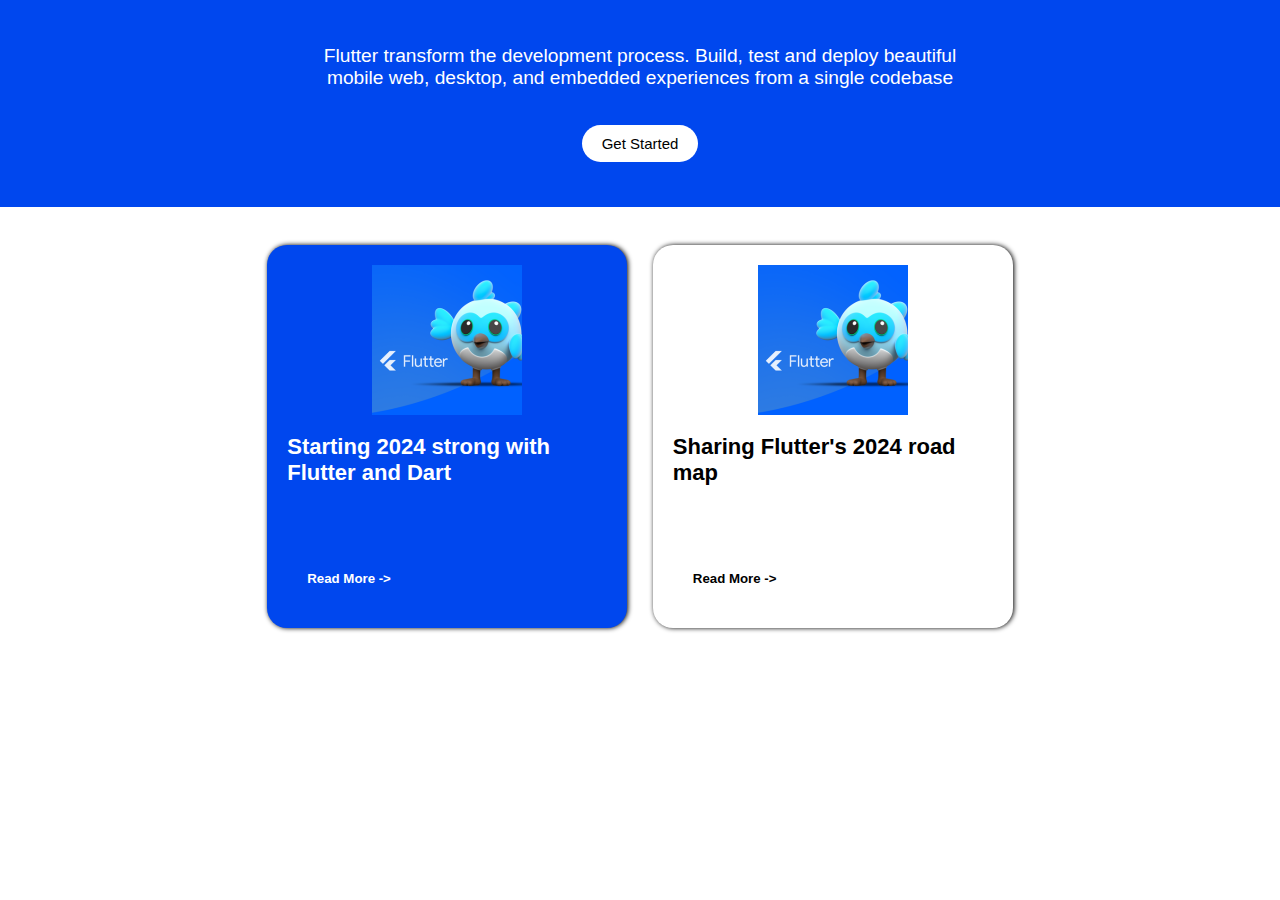
==== Tarea2PaginadeFlutter/FlutterWeb.html @ 6258373d "homework flutter in HTML intro" ====
<!DOCTYPE html>
<html lang="en">
<head>
    <meta charset="UTF-8">
    <meta name="viewport" content="width=device-width, initial-scale=1.0">
    <title>Yam's HW 2</title>
    <link rel="stylesheet" href="styleFlutter.css">
</head>
<body>
    <div class="container-1">
        <p>
        Flutter transform the development process. Build, test and deploy beautiful
        mobile web, desktop, and embedded experiences from a single codebase
        </p>
        <button class="button-started">Get Started</button>
    </div>
    <div class="container-cards">
        <div class="card-container-1">
            <img src="flutter1.png" alt="imgPNG">
            <h1 class="title-1">Starting 2024 strong with Flutter and Dart</h1>
            <h5 class="linkTo">Read More -></h5>
        </div>
        <div class="card-container-2">
            <img src="flutter1.png" alt="imgPNG">
            <h1 class="title-1">Sharing Flutter's 2024 road map</h1>
            <h5 class="linkTo">Read More -></h5>
        </div>
    </div>
</body>
</html>
---- Tarea2PaginadeFlutter/styleFlutter.css ----
body {
    margin: 0;
    font-family: arial;
}

p {
    margin: 0;
    width: 50vw;
    text-align: center;
    font-size: larger;
}

.container-1 {
    background-color: #0047ee;
    color: #fff;
    display: grid;
    justify-items: center;
    place-content: center;
    padding: 3.5vi;
    gap: 4vh;
}

.button-started {
    background-color: #fff;
    border: none;
    font-size: 15px;
    padding: 10px;
    padding-left: 20px;
    padding-right: 20px;
    border-radius: 20px;
    transition: background-color 0.2s;
}
.button-started:hover {
    color: #fff;
    background-color: #0034af;
    cursor: pointer;
}

.container-cards {
    padding: 3vi;
    display: flex;
    justify-content: center;
    gap: 2vw;
}

.card-container-1, .card-container-2 {
    border-radius: 20px;
    padding: 20px;
    width: 10vw;
    text-align: center;
    width: 25vw;
    box-shadow: #000 1px 0px 5px;
    transition: background-color 0.4s;
}

.card-container-1 {
    background-color: #0047ee;
    color: #fff;
}
.card-container-1:hover {
    background-color: #fff;
    color: #000;
    box-shadow: #000 1px 0px 10px;
}

.card-container-2:hover {
    background-color: #0047ee;
    color: #fff;
    box-shadow: #000 1px 0px 10px;
}

.title-1 {
    text-align: left;
    font-size: 22px;
}

.linkTo {
    text-align: left;
    padding-top: 7vh;
    padding-left: 20px;
    cursor: pointer;
}
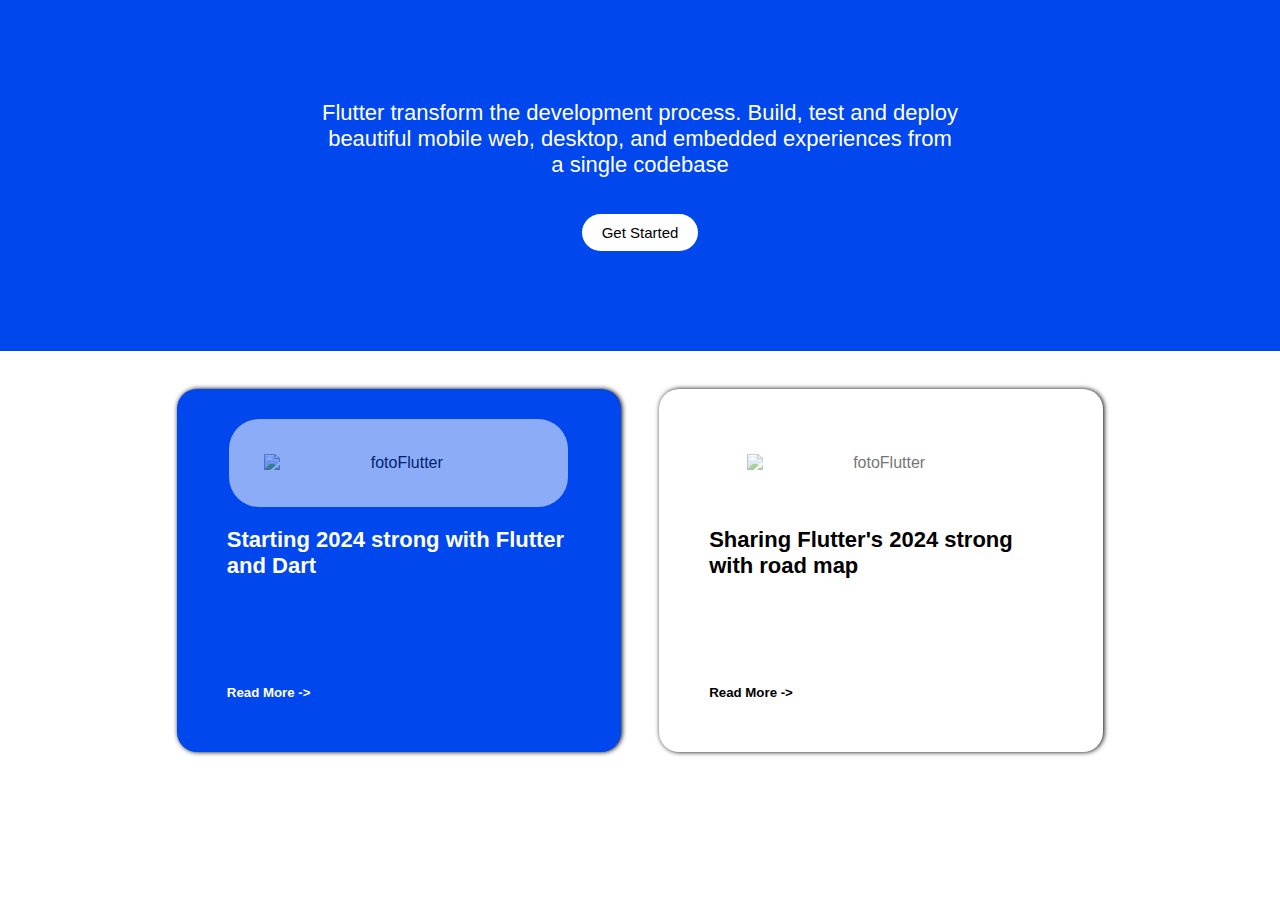
==== commit ce0ac41b: "changed Flutter page CSS" ====
--- a/Tarea2PaginadeFlutter/FlutterWeb.html
+++ b/Tarea2PaginadeFlutter/FlutterWeb.html
@@ -7,22 +7,22 @@
     <link rel="stylesheet" href="styleFlutter.css">
 </head>
 <body>
-    <div class="container-1">
+    <header class="container-1">
         <p>
         Flutter transform the development process. Build, test and deploy beautiful
         mobile web, desktop, and embedded experiences from a single codebase
         </p>
         <button class="button-started">Get Started</button>
-    </div>
+    </header>
     <div class="container-cards">
         <div class="card-container-1">
-            <img src="flutter1.png" alt="imgPNG">
+            <div class="foto-container"><img class="foto-demo" src="" alt="fotoFlutter"></div>
             <h1 class="title-1">Starting 2024 strong with Flutter and Dart</h1>
             <h5 class="linkTo">Read More -></h5>
         </div>
         <div class="card-container-2">
-            <img src="flutter1.png" alt="imgPNG">
-            <h1 class="title-1">Sharing Flutter's 2024 road map</h1>
+            <div class="foto-container"><img class="foto-demo" src="" alt="fotoFlutter"></div>
+            <h1 class="title-1">Sharing Flutter's 2024 strong with road map</h1>
             <h5 class="linkTo">Read More -></h5>
         </div>
     </div>
--- a/Tarea2PaginadeFlutter/styleFlutter.css
+++ b/Tarea2PaginadeFlutter/styleFlutter.css
@@ -7,7 +7,7 @@
     margin: 0;
     width: 50vw;
     text-align: center;
-    font-size: larger;
+    font-size: 22px;
 }
 
 .container-1 {
@@ -16,8 +16,9 @@
     display: grid;
     justify-items: center;
     place-content: center;
-    padding: 3.5vi;
+    padding: 100px;
     gap: 4vh;
+    text-align: left;
 }
 
 .button-started {
@@ -40,15 +41,15 @@
     padding: 3vi;
     display: flex;
     justify-content: center;
-    gap: 2vw;
+    gap: 3vw;
 }
 
 .card-container-1, .card-container-2 {
     border-radius: 20px;
-    padding: 20px;
-    width: 10vw;
+    padding: 30px;
+    width: 9vw;
     text-align: center;
-    width: 25vw;
+    width: 30vw;
     box-shadow: #000 1px 0px 5px;
     transition: background-color 0.4s;
 }
@@ -72,11 +73,37 @@
 .title-1 {
     text-align: left;
     font-size: 22px;
+    padding: 20px;
+    margin: 0;
 }
 
 .linkTo {
     text-align: left;
+    padding-left: 20px;
     padding-top: 7vh;
-    padding-left: 20px;
     cursor: pointer;
-}+}
+
+.foto-demo {
+    color: black;
+    background-color: #fff;
+    border-radius: 30px;
+    opacity: 55%;
+    padding: 35px;
+    width: 70%;
+}
+
+.foto-container {
+    display: grid;
+    place-items: center;
+}
+
+@media (max-width: 750px) {
+    .container-cards {
+        display: grid;
+        gap: 20px;
+    }
+    .card-container-1, .card-container-2 {
+        width: 70vw;
+    }
+}
